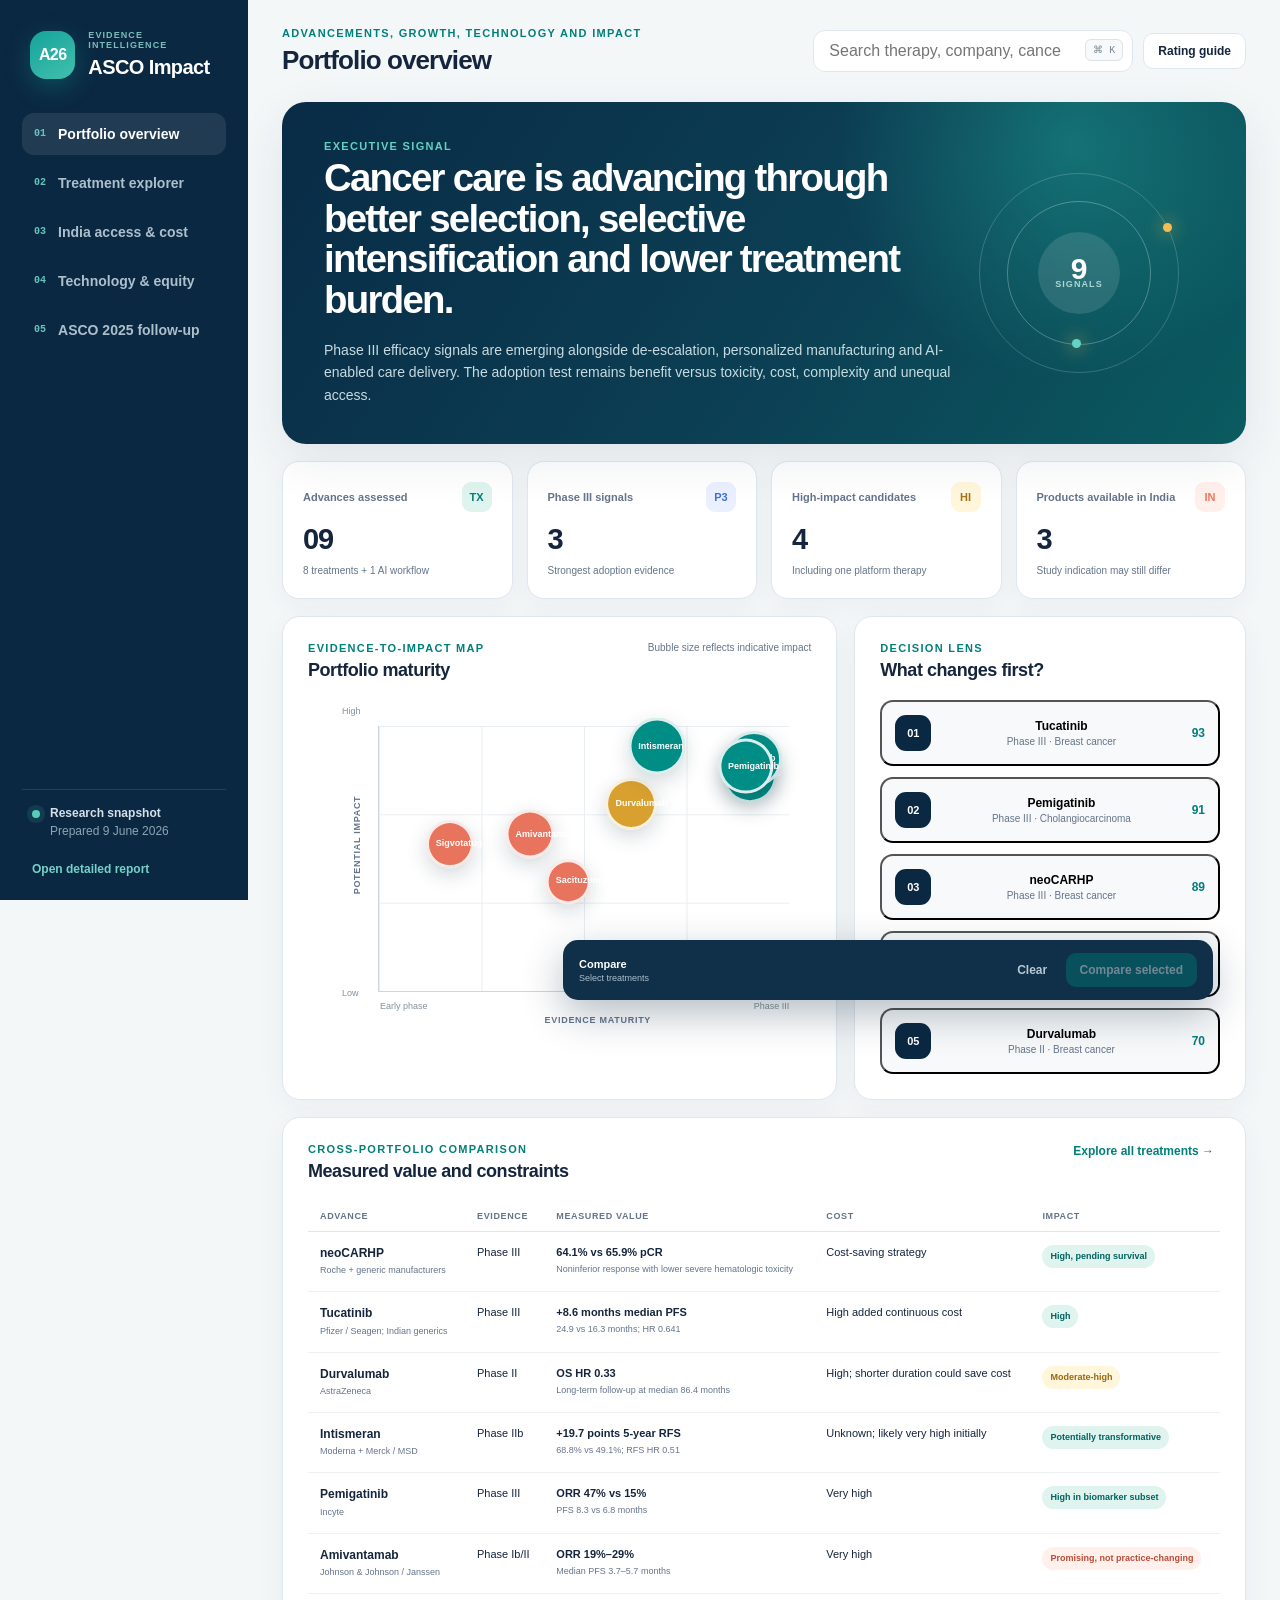
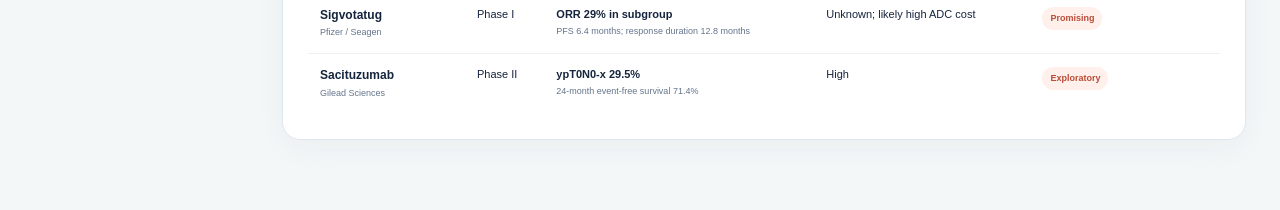
==== dashboard/index.html @ 0bfeb4be "Add oncology evidence dashboard" ====
<!doctype html>
<html lang="en">
<head>
  <meta charset="utf-8">
  <meta name="viewport" content="width=device-width, initial-scale=1">
  <meta name="description" content="Interactive assessment of ASCO 2026 cancer-care advances, evidence, cost, safety and India access.">
  <title>ASCO 2026 | Cancer Care Impact Dashboard</title>
  <link rel="stylesheet" href="styles.css">
</head>
<body>
  <div class="app-shell">
    <aside class="sidebar">
      <div class="brand">
        <div class="brand-mark">A26</div>
        <div>
          <p class="eyebrow">Evidence intelligence</p>
          <h1>ASCO Impact</h1>
        </div>
      </div>

      <nav aria-label="Dashboard sections">
        <button class="nav-item active" data-view="overview">
          <span class="nav-icon">01</span><span>Portfolio overview</span>
        </button>
        <button class="nav-item" data-view="treatments">
          <span class="nav-icon">02</span><span>Treatment explorer</span>
        </button>
        <button class="nav-item" data-view="india">
          <span class="nav-icon">03</span><span>India access & cost</span>
        </button>
        <button class="nav-item" data-view="systems">
          <span class="nav-icon">04</span><span>Technology & equity</span>
        </button>
        <button class="nav-item" data-view="followup">
          <span class="nav-icon">05</span><span>ASCO 2025 follow-up</span>
        </button>
      </nav>

      <div class="sidebar-note">
        <span class="status-dot"></span>
        <div>
          <strong>Research snapshot</strong>
          <p>Prepared 9 June 2026</p>
        </div>
      </div>
      <a class="report-link" href="../ASCO_2026_Advances_Impact_Assessment.docx">Open detailed report</a>
    </aside>

    <main>
      <header class="topbar">
        <div>
          <p class="eyebrow">Advancements, growth, technology and impact</p>
          <h2 id="view-title">Portfolio overview</h2>
        </div>
        <div class="topbar-actions">
          <label class="search-box">
            <span class="sr-only">Search treatments</span>
            <input id="global-search" type="search" placeholder="Search therapy, company, cancer...">
            <kbd>⌘ K</kbd>
          </label>
          <button id="methodology-button" class="button secondary">Rating guide</button>
        </div>
      </header>

      <section id="overview" class="view active" aria-labelledby="view-title">
        <div class="hero">
          <div>
            <p class="eyebrow light">Executive signal</p>
            <h3>Cancer care is advancing through better selection, selective intensification and lower treatment burden.</h3>
            <p>Phase III efficacy signals are emerging alongside de-escalation, personalized manufacturing and AI-enabled care delivery. The adoption test remains benefit versus toxicity, cost, complexity and unequal access.</p>
          </div>
          <div class="hero-orbit" aria-hidden="true">
            <div class="orbit-ring ring-one"></div>
            <div class="orbit-ring ring-two"></div>
            <div class="orbit-core">9<br><span>signals</span></div>
          </div>
        </div>

        <div id="metric-grid" class="metric-grid"></div>

        <div class="dashboard-grid">
          <article class="panel span-7">
            <div class="panel-heading">
              <div>
                <p class="eyebrow">Evidence-to-impact map</p>
                <h3>Portfolio maturity</h3>
              </div>
              <span class="microcopy">Bubble size reflects indicative impact</span>
            </div>
            <div id="evidence-map" class="evidence-map"></div>
          </article>

          <article class="panel span-5">
            <div class="panel-heading">
              <div>
                <p class="eyebrow">Decision lens</p>
                <h3>What changes first?</h3>
              </div>
            </div>
            <div id="priority-list" class="priority-list"></div>
          </article>

          <article class="panel span-12">
            <div class="panel-heading">
              <div>
                <p class="eyebrow">Cross-portfolio comparison</p>
                <h3>Measured value and constraints</h3>
              </div>
              <button class="text-button" data-go-view="treatments">Explore all treatments →</button>
            </div>
            <div id="signal-table" class="table-wrap"></div>
          </article>
        </div>
      </section>

      <section id="treatments" class="view" aria-labelledby="view-title">
        <div class="filter-bar">
          <label>Cancer type
            <select id="cancer-filter"><option value="all">All cancer types</option></select>
          </label>
          <label>Evidence
            <select id="phase-filter"><option value="all">All phases</option></select>
          </label>
          <label>Impact
            <select id="impact-filter"><option value="all">All impact levels</option></select>
          </label>
          <label>India status
            <select id="india-filter">
              <option value="all">All access states</option>
              <option value="available">Available / marketed</option>
              <option value="limited">Import / trial access</option>
              <option value="not-launched">Not launched</option>
            </select>
          </label>
          <button id="clear-filters" class="button secondary">Reset</button>
        </div>
        <div class="results-line"><strong id="result-count">0</strong> advances shown <span>Select up to three for direct comparison.</span></div>
        <div id="treatment-grid" class="treatment-grid"></div>
      </section>

      <section id="india" class="view" aria-labelledby="view-title">
        <div class="india-intro">
          <div>
            <p class="eyebrow">Commercialization lens</p>
            <h3>India availability is indication-specific.</h3>
            <p>A product may be marketed in India while the ASCO study regimen remains off-label or investigational. Converted US prices are shown only as context and are not Indian market prices.</p>
          </div>
          <div class="exchange-card">
            <span>Illustrative conversion used</span>
            <strong>₹95.4 / US$</strong>
            <small>June 2026 reference</small>
          </div>
        </div>
        <div id="india-metrics" class="metric-grid compact"></div>
        <article class="panel">
          <div class="panel-heading">
            <div>
              <p class="eyebrow">Access, price and launch</p>
              <h3>India commercialization tracker</h3>
            </div>
            <span class="microcopy">Prices are gross references, not patient out-of-pocket costs</span>
          </div>
          <div id="india-table" class="table-wrap india-table"></div>
        </article>
      </section>

      <section id="systems" class="view" aria-labelledby="view-title">
        <div id="technology-grid" class="technology-grid"></div>
        <div class="dashboard-grid">
          <article class="panel span-7">
            <div class="panel-heading">
              <div>
                <p class="eyebrow">Implementation gap</p>
                <h3>Operational performance vs clinical proof</h3>
              </div>
            </div>
            <div id="technology-bars" class="technology-bars"></div>
          </article>
          <article class="panel span-5">
            <div class="panel-heading">
              <div>
                <p class="eyebrow">Global oncology</p>
                <h3>Equity and system capacity</h3>
              </div>
            </div>
            <div class="equity-stack">
              <div class="equity-card brazil">
                <span>Brazil · prostate cancer</span>
                <strong>670,205</strong>
                <p>men treated in the public system; racial differences persisted in stage, local treatment and recorded expenditure.</p>
              </div>
              <div class="equity-card kyrgyzstan">
                <span>Kyrgyzstan · cancer burden</span>
                <strong>+21.6%</strong>
                <p>increase in reported new cases from 2020 to 2024, increasing pressure on diagnostics and treatment capacity.</p>
              </div>
            </div>
          </article>
        </div>
      </section>

      <section id="followup" class="view" aria-labelledby="view-title">
        <div class="followup-hero">
          <div>
            <p class="eyebrow light">One year later · status at 9 June 2026</p>
            <h3>Which ASCO 2025 signals actually moved forward?</h3>
            <p>This selected tracker follows major practice-shaping molecules and regimens from ASCO 2025 through publication, guidelines, regulatory review and approval. A positive conference result is not counted as adoption until a later milestone is verified.</p>
          </div>
          <div class="followup-stamp">
            <strong id="followup-program-count">0</strong><span>programs tracked</span>
            <small>Selected, not exhaustive</small>
          </div>
        </div>

        <div id="followup-metrics" class="metric-grid"></div>

        <div class="filter-bar followup-filters">
          <label>Current pathway
            <select id="followup-status-filter">
              <option value="all">All pathways</option>
              <option value="approved">Regulatory approval</option>
              <option value="review">Under regulatory review</option>
              <option value="guideline">Guideline / practice signal</option>
              <option value="development">Ongoing development</option>
            </select>
          </label>
          <label>Disease area
            <select id="followup-cancer-filter"><option value="all">All disease areas</option></select>
          </label>
          <button id="reset-followup" class="button secondary">Reset</button>
          <div class="followup-legend">
            <span><i class="legend-dot approved"></i>Approved</span>
            <span><i class="legend-dot review"></i>Review</span>
            <span><i class="legend-dot guideline"></i>Guideline</span>
            <span><i class="legend-dot development"></i>Development</span>
          </div>
        </div>

        <div class="dashboard-grid">
          <article class="panel span-12">
            <div class="panel-heading">
              <div>
                <p class="eyebrow">Program register</p>
                <h3>Evidence, regulation and next catalyst</h3>
              </div>
              <span class="microcopy">Open any dossier for trial design, safety and regional status</span>
            </div>
            <div id="followup-register" class="table-wrap"></div>
          </article>

          <article class="panel span-12">
            <div class="panel-heading">
              <div>
                <p class="eyebrow">Conference-to-care narratives</p>
                <h3>What happened after the presentation?</h3>
              </div>
              <span class="microcopy">Dates are verified public milestones</span>
            </div>
            <div id="followup-grid" class="followup-grid"></div>
          </article>

          <article class="panel span-7">
            <div class="panel-heading">
              <div>
                <p class="eyebrow">What the year changed</p>
                <h3>Follow-through assessment</h3>
              </div>
            </div>
            <div id="followup-lessons" class="followup-lessons"></div>
          </article>

          <article class="panel span-5">
            <div class="panel-heading">
              <div>
                <p class="eyebrow">Method</p>
                <h3>How status was assigned</h3>
              </div>
            </div>
            <div class="method-list">
              <p><strong>Approved</strong> means a regulator has authorized the ASCO regimen and population.</p>
              <p><strong>Under review</strong> means a formal application or positive committee opinion is verified, but final authorization may still be pending.</p>
              <p><strong>Guideline signal</strong> means clinical use may advance before a new label, but regulatory and reimbursement status can differ.</p>
              <p><strong>Ongoing development</strong> includes publication, follow-up or further trials without verified approval for the studied use.</p>
            </div>
          </article>
        </div>
      </section>
    </main>
  </div>

  <div id="compare-tray" class="compare-tray" aria-live="polite">
    <div><strong>Compare</strong><span id="compare-names">Select treatments</span></div>
    <div>
      <button id="clear-compare" class="button ghost">Clear</button>
      <button id="open-compare" class="button primary" disabled>Compare selected</button>
    </div>
  </div>

  <dialog id="detail-dialog" class="modal">
    <button class="modal-close" data-close-dialog aria-label="Close">×</button>
    <div id="detail-content"></div>
  </dialog>

  <dialog id="compare-dialog" class="modal wide">
    <button class="modal-close" data-close-dialog aria-label="Close">×</button>
    <div id="compare-content"></div>
  </dialog>

  <dialog id="methodology-dialog" class="modal">
    <button class="modal-close" data-close-dialog aria-label="Close">×</button>
    <div class="modal-header">
      <p class="eyebrow">Interpretation framework</p>
      <h2>What the impact categories mean</h2>
      <p>Ratings summarize evidence strength and practical meaning. They do not replace regulatory approval, guidelines or clinical judgment.</p>
    </div>
    <div id="rating-guide" class="rating-guide"></div>
  </dialog>

  <dialog id="followup-dialog" class="modal wide">
    <button class="modal-close" data-close-dialog aria-label="Close">×</button>
    <div id="followup-detail-content"></div>
  </dialog>

  <script src="app.js"></script>
</body>
</html>
---- dashboard/styles.css ----
:root {
  --ink: #15253d;
  --muted: #64748b;
  --line: #dfe7ee;
  --paper: #f4f7f8;
  --white: #ffffff;
  --navy: #0b2842;
  --teal: #007f7b;
  --teal-soft: #dff3ef;
  --coral: #ef765f;
  --coral-soft: #fff0eb;
  --gold: #e6aa3a;
  --gold-soft: #fff6dc;
  --blue: #3f70d8;
  --blue-soft: #eaf0ff;
  --shadow: 0 16px 50px rgba(24, 47, 70, .09);
}

* { box-sizing: border-box; }
html { scroll-behavior: smooth; }
body {
  margin: 0;
  background: var(--paper);
  color: var(--ink);
  font-family: Inter, ui-sans-serif, -apple-system, BlinkMacSystemFont, "Segoe UI", sans-serif;
}
button, input, select { font: inherit; }
button { cursor: pointer; }
a { color: inherit; }
.sr-only { position: absolute; width: 1px; height: 1px; overflow: hidden; clip: rect(0,0,0,0); }
.app-shell { display: grid; grid-template-columns: 248px minmax(0, 1fr); min-height: 100vh; }

.sidebar {
  position: sticky;
  top: 0;
  height: 100vh;
  padding: 30px 22px 24px;
  display: flex;
  flex-direction: column;
  background: var(--navy);
  color: white;
  z-index: 5;
}
.brand { display: flex; align-items: center; gap: 13px; padding: 0 8px 34px; }
.brand-mark {
  width: 48px; height: 48px; border-radius: 16px;
  display: grid; place-items: center;
  background: linear-gradient(145deg, #15a39a, #42c0ae);
  font-weight: 850; letter-spacing: -.04em;
  box-shadow: 0 8px 24px rgba(16, 190, 170, .26);
}
.brand h1 { margin: 2px 0 0; font-size: 20px; letter-spacing: -.03em; }
.eyebrow { margin: 0 0 6px; color: var(--teal); font-size: 11px; font-weight: 800; letter-spacing: .12em; text-transform: uppercase; }
.brand .eyebrow { color: #7bbcb8; font-size: 9px; }
nav { display: grid; gap: 7px; }
.nav-item {
  width: 100%;
  display: flex; align-items: center; gap: 12px;
  padding: 13px 12px;
  border: 0; border-radius: 12px;
  background: transparent; color: #aebfcc;
  text-align: left; font-size: 14px; font-weight: 650;
}
.nav-item:hover, .nav-item.active { background: rgba(255,255,255,.09); color: white; }
.nav-icon { color: #65c5bd; font: 800 10px/1 monospace; }
.sidebar-note {
  display: flex; gap: 10px; align-items: flex-start;
  margin-top: auto; padding: 16px 10px;
  border-top: 1px solid rgba(255,255,255,.11);
  color: #d5e0e7; font-size: 12px;
}
.sidebar-note p { margin: 4px 0 0; color: #8da4b5; }
.status-dot { width: 8px; height: 8px; margin-top: 4px; border-radius: 50%; background: #54ceb8; box-shadow: 0 0 0 5px rgba(84,206,184,.12); }
.report-link {
  margin: 8px 10px 0; color: #75d1c8; font-size: 12px; font-weight: 750; text-decoration: none;
}
.report-link:hover { text-decoration: underline; }

main { min-width: 0; padding: 0 34px 70px; }
.topbar {
  min-height: 102px; display: flex; align-items: center; justify-content: space-between; gap: 24px;
}
.topbar h2 { margin: 0; font-size: 26px; letter-spacing: -.035em; }
.topbar-actions { display: flex; align-items: center; gap: 10px; }
.search-box { position: relative; display: block; }
.search-box input {
  width: min(320px, 30vw); height: 42px;
  padding: 0 56px 0 15px;
  border: 1px solid var(--line); border-radius: 12px;
  background: white; color: var(--ink); outline: none;
}
.search-box input:focus { border-color: #56ada7; box-shadow: 0 0 0 3px rgba(0,127,123,.1); }
.search-box kbd {
  position: absolute; right: 10px; top: 9px;
  padding: 4px 7px; border: 1px solid #dce3e8; border-radius: 6px;
  background: #f7f9fa; color: #7b8995; font-size: 10px;
}
.button {
  border: 0; border-radius: 10px; padding: 10px 14px;
  font-size: 12px; font-weight: 800;
}
.button.primary { background: var(--teal); color: white; }
.button.primary:disabled { opacity: .42; cursor: default; }
.button.secondary { background: white; color: var(--ink); border: 1px solid var(--line); }
.button.ghost { background: transparent; color: var(--muted); }
.text-button { border: 0; background: transparent; color: var(--teal); font-size: 12px; font-weight: 800; }

.view { display: none; animation: fade .24s ease; }
.view.active { display: block; }
@keyframes fade { from { opacity: .55; transform: translateY(4px); } to { opacity: 1; transform: none; } }

.hero {
  position: relative; overflow: hidden;
  min-height: 248px; padding: 38px 42px;
  display: grid; grid-template-columns: minmax(0, 1fr) 250px; align-items: center;
  border-radius: 24px;
  background:
    radial-gradient(circle at 82% 12%, rgba(35, 193, 173, .35), transparent 28%),
    linear-gradient(125deg, #092b46 0%, #0c4054 57%, #0a5b60 100%);
  color: white; box-shadow: var(--shadow);
}
.hero h3 { max-width: 760px; margin: 0; font-size: clamp(27px, 3vw, 42px); line-height: 1.06; letter-spacing: -.045em; }
.hero p:not(.eyebrow) { max-width: 700px; margin: 18px 0 0; color: #c7dbe0; line-height: 1.6; font-size: 14px; }
.eyebrow.light { color: #62d1c1; }
.hero-orbit { position: relative; width: 200px; height: 200px; justify-self: center; }
.orbit-ring { position: absolute; inset: 0; border: 1px solid rgba(255,255,255,.18); border-radius: 50%; }
.ring-two { inset: 28px; border-color: rgba(255,255,255,.27); }
.orbit-ring::after { content: ""; position: absolute; width: 9px; height: 9px; border-radius: 50%; background: #f2bd52; top: 25%; right: 3%; box-shadow: 0 0 18px #f2bd52; }
.ring-two::after { background: #63d4c4; top: auto; right: auto; bottom: -4px; left: 45%; }
.orbit-core {
  position: absolute; inset: 59px;
  display: grid; place-content: center; text-align: center;
  border-radius: 50%; background: rgba(255,255,255,.12); backdrop-filter: blur(5px);
  font-size: 30px; font-weight: 850; line-height: .75;
}
.orbit-core span { font-size: 9px; text-transform: uppercase; letter-spacing: .12em; color: #a9d8d6; }

.metric-grid { display: grid; grid-template-columns: repeat(4, 1fr); gap: 14px; margin: 17px 0; }
.metric-grid.compact { margin-bottom: 22px; }
.metric {
  padding: 20px; border: 1px solid var(--line); border-radius: 17px; background: white;
  box-shadow: 0 7px 25px rgba(28, 56, 79, .045);
}
.metric-top { display: flex; justify-content: space-between; align-items: center; gap: 8px; }
.metric-label { color: var(--muted); font-size: 11px; font-weight: 750; }
.metric-icon { width: 30px; height: 30px; display: grid; place-items: center; border-radius: 9px; background: var(--teal-soft); color: var(--teal); font-size: 11px; font-weight: 900; }
.metric strong { display: block; margin: 11px 0 4px; font-size: 29px; letter-spacing: -.04em; }
.metric small { color: var(--muted); font-size: 10px; }
.metric.coral .metric-icon { background: var(--coral-soft); color: var(--coral); }
.metric.gold .metric-icon { background: var(--gold-soft); color: #a87416; }
.metric.blue .metric-icon { background: var(--blue-soft); color: var(--blue); }

.dashboard-grid { display: grid; grid-template-columns: repeat(12, 1fr); gap: 17px; }
.span-5 { grid-column: span 5; }
.span-7 { grid-column: span 7; }
.span-12 { grid-column: span 12; }
.panel { min-width: 0; padding: 25px; border: 1px solid var(--line); border-radius: 18px; background: white; box-shadow: 0 8px 30px rgba(28,56,79,.045); }
.panel-heading { display: flex; align-items: flex-start; justify-content: space-between; gap: 18px; margin-bottom: 19px; }
.panel-heading h3 { margin: 0; font-size: 18px; letter-spacing: -.025em; }
.microcopy { color: var(--muted); font-size: 10px; }

.evidence-map { position: relative; height: 330px; padding: 26px 22px 38px 70px; }
.map-grid { position: absolute; inset: 26px 22px 38px 70px; background-image: linear-gradient(#e9eef2 1px, transparent 1px), linear-gradient(90deg, #e9eef2 1px, transparent 1px); background-size: 25% 33.33%; border-left: 1px solid #ccd6de; border-bottom: 1px solid #ccd6de; }
.axis-y { position: absolute; left: 0; top: 140px; transform: rotate(-90deg); color: var(--muted); font-size: 9px; font-weight: 800; letter-spacing: .08em; text-transform: uppercase; }
.axis-x { position: absolute; bottom: 5px; left: 47%; color: var(--muted); font-size: 9px; font-weight: 800; letter-spacing: .08em; text-transform: uppercase; }
.bubble {
  position: absolute; z-index: 2;
  width: var(--size); height: var(--size);
  left: var(--x); bottom: var(--y);
  transform: translate(-50%, 50%);
  display: grid; place-items: center; padding: 7px;
  border: 3px solid rgba(255,255,255,.85); border-radius: 50%;
  color: white; background: var(--color);
  box-shadow: 0 7px 20px rgba(16,42,61,.18);
  font-size: 9px; line-height: 1.1; font-weight: 850; text-align: center;
  transition: transform .2s ease;
}
.bubble:hover { transform: translate(-50%, 50%) scale(1.09); z-index: 3; }
.map-label { position: absolute; color: #84929e; font-size: 9px; }
.map-label.high { top: 6px; left: 34px; }
.map-label.low { bottom: 32px; left: 34px; }
.map-label.early { bottom: 19px; left: 72px; }
.map-label.late { bottom: 19px; right: 22px; }

.priority-list { display: grid; gap: 11px; }
.priority-item { display: grid; grid-template-columns: 36px minmax(0, 1fr) auto; align-items: center; gap: 12px; padding: 13px; background: #f7f9fa; border-radius: 13px; }
.priority-rank { width: 36px; height: 36px; display: grid; place-items: center; border-radius: 11px; background: var(--navy); color: white; font-size: 11px; font-weight: 850; }
.priority-item h4 { margin: 0 0 3px; font-size: 12px; }
.priority-item p { margin: 0; color: var(--muted); font-size: 10px; }
.priority-score { color: var(--teal); font-weight: 900; font-size: 12px; }

.table-wrap { overflow-x: auto; }
table { width: 100%; border-collapse: collapse; }
th { padding: 10px 12px; border-bottom: 1px solid var(--line); color: var(--muted); font-size: 9px; letter-spacing: .07em; text-align: left; text-transform: uppercase; }
td { padding: 13px 12px; border-bottom: 1px solid #edf1f4; font-size: 11px; vertical-align: top; line-height: 1.45; }
tbody tr:last-child td { border-bottom: 0; }
tbody tr:hover { background: #f8fafb; }
.therapy-cell strong { display: block; font-size: 12px; }
.therapy-cell span { color: var(--muted); font-size: 9px; }
.pill { display: inline-flex; align-items: center; gap: 5px; padding: 5px 8px; border-radius: 999px; font-size: 9px; font-weight: 800; white-space: nowrap; }
.pill.high { color: #00635f; background: var(--teal-soft); }
.pill.moderate { color: #9a6711; background: var(--gold-soft); }
.pill.early { color: #ba4c38; background: var(--coral-soft); }
.pill.neutral { color: #46617a; background: #edf2f6; }
.pill.available { color: #00635f; background: var(--teal-soft); }
.pill.limited { color: #956713; background: var(--gold-soft); }
.pill.not-launched { color: #b64d3a; background: var(--coral-soft); }

.filter-bar {
  display: grid; grid-template-columns: repeat(4, minmax(130px, 1fr)) auto; gap: 12px;
  padding: 17px; margin-bottom: 14px; border: 1px solid var(--line); border-radius: 16px; background: white;
}
.filter-bar label { color: var(--muted); font-size: 9px; font-weight: 800; letter-spacing: .06em; text-transform: uppercase; }
.filter-bar select { display: block; width: 100%; margin-top: 6px; padding: 9px 28px 9px 10px; border: 1px solid var(--line); border-radius: 9px; background: #f8fafb; color: var(--ink); font-size: 11px; text-transform: none; }
.filter-bar .button { align-self: end; height: 37px; }
.results-line { display: flex; align-items: baseline; gap: 5px; margin: 17px 2px; color: var(--muted); font-size: 11px; }
.results-line strong { color: var(--ink); font-size: 20px; }
.results-line span { margin-left: auto; }
.treatment-grid { display: grid; grid-template-columns: repeat(3, minmax(0, 1fr)); gap: 15px; }
.treatment-card {
  position: relative; display: flex; flex-direction: column; min-height: 330px;
  padding: 21px; border: 1px solid var(--line); border-radius: 18px; background: white;
  box-shadow: 0 8px 26px rgba(28,56,79,.045); transition: transform .18s ease, box-shadow .18s ease;
}
.treatment-card:hover { transform: translateY(-3px); box-shadow: var(--shadow); }
.card-top { display: flex; justify-content: space-between; gap: 10px; }
.cancer-tag { color: var(--teal); font-size: 9px; font-weight: 850; letter-spacing: .08em; text-transform: uppercase; }
.compare-toggle { border: 1px solid var(--line); border-radius: 8px; background: white; color: var(--muted); padding: 6px 8px; font-size: 9px; font-weight: 800; }
.compare-toggle.selected { color: white; border-color: var(--teal); background: var(--teal); }
.treatment-card h3 { margin: 15px 0 6px; font-size: 17px; line-height: 1.22; letter-spacing: -.025em; }
.company { margin: 0; color: var(--muted); font-size: 10px; }
.headline-result { margin: 20px 0 16px; padding: 13px; border-radius: 12px; background: #f5f9f9; }
.headline-result strong { display: block; color: var(--teal); font-size: 16px; }
.headline-result span { color: var(--muted); font-size: 9px; line-height: 1.4; }
.card-meta { display: grid; grid-template-columns: 1fr 1fr; gap: 9px; margin-bottom: 16px; }
.card-meta div { padding: 9px; border: 1px solid #edf1f3; border-radius: 10px; }
.card-meta span { display: block; margin-bottom: 4px; color: var(--muted); font-size: 8px; text-transform: uppercase; }
.card-meta strong { font-size: 10px; line-height: 1.25; }
.card-actions { display: flex; justify-content: space-between; align-items: center; margin-top: auto; }
.detail-button { border: 0; padding: 0; background: transparent; color: var(--teal); font-size: 10px; font-weight: 850; }
.empty-state { grid-column: 1/-1; padding: 70px; border: 1px dashed #bdcbd4; border-radius: 18px; color: var(--muted); text-align: center; background: white; }

.india-intro {
  display: grid; grid-template-columns: 1fr 220px; gap: 28px; align-items: center;
  margin-bottom: 16px; padding: 28px 32px; border-radius: 19px; background: linear-gradient(125deg, #e4f4f0, #f7fbfa);
}
.india-intro h3 { margin: 0; font-size: 28px; letter-spacing: -.04em; }
.india-intro p:not(.eyebrow) { max-width: 760px; margin: 9px 0 0; color: #546879; font-size: 12px; line-height: 1.55; }
.exchange-card { padding: 19px; border: 1px solid rgba(0,127,123,.18); border-radius: 15px; background: white; }
.exchange-card span, .exchange-card small { display: block; color: var(--muted); font-size: 9px; }
.exchange-card strong { display: block; margin: 7px 0 4px; color: var(--teal); font-size: 23px; }
.price-main { display: block; color: var(--ink); font-weight: 800; }
.price-note { color: var(--muted); font-size: 9px; }
.launch-note { max-width: 250px; color: var(--muted); }

.technology-grid { display: grid; grid-template-columns: repeat(3, 1fr); gap: 15px; margin-bottom: 17px; }
.technology-card { min-height: 180px; padding: 23px; border-radius: 17px; color: white; overflow: hidden; position: relative; }
.technology-card::after { content: ""; position: absolute; width: 130px; height: 130px; border: 1px solid rgba(255,255,255,.18); border-radius: 50%; right: -43px; bottom: -53px; }
.technology-card:nth-child(1) { background: linear-gradient(135deg, #087c78, #17a89c); }
.technology-card:nth-child(2) { background: linear-gradient(135deg, #315eaf, #4d82e5); }
.technology-card:nth-child(3) { background: linear-gradient(135deg, #d26c52, #ef8a6c); }
.technology-card span { color: rgba(255,255,255,.73); font-size: 9px; font-weight: 850; text-transform: uppercase; letter-spacing: .08em; }
.technology-card strong { display: block; margin: 18px 0 7px; font-size: 25px; letter-spacing: -.04em; }
.technology-card p { margin: 0; color: rgba(255,255,255,.82); font-size: 10px; line-height: 1.5; }
.technology-bars { display: grid; gap: 17px; }
.bar-row { display: grid; grid-template-columns: 140px 1fr 42px; align-items: center; gap: 12px; }
.bar-row label { font-size: 10px; font-weight: 750; }
.bar-track { height: 10px; overflow: hidden; border-radius: 999px; background: #eaf0f2; }
.bar-fill { height: 100%; border-radius: inherit; background: linear-gradient(90deg, var(--teal), #5ec9bd); }
.bar-row:nth-child(2) .bar-fill { background: linear-gradient(90deg, var(--blue), #79a1f1); }
.bar-row:nth-child(3) .bar-fill { background: linear-gradient(90deg, var(--gold), #f2c361); }
.bar-row:nth-child(4) .bar-fill { background: linear-gradient(90deg, var(--coral), #f4a08e); }
.bar-row strong { color: var(--muted); font-size: 9px; }
.equity-stack { display: grid; gap: 12px; }
.equity-card { padding: 18px; border-radius: 14px; }
.equity-card.brazil { background: var(--gold-soft); }
.equity-card.kyrgyzstan { background: var(--blue-soft); }
.equity-card span { color: var(--muted); font-size: 9px; font-weight: 800; text-transform: uppercase; }
.equity-card strong { display: block; margin: 8px 0 4px; font-size: 24px; }
.equity-card p { margin: 0; color: #536476; font-size: 10px; line-height: 1.5; }

.followup-hero {
  display: grid; grid-template-columns: minmax(0, 1fr) 190px; align-items: center; gap: 30px;
  padding: 34px 38px; border-radius: 21px;
  background: linear-gradient(125deg, #102f49 0%, #164d5c 62%, #15796f 100%);
  color: white; box-shadow: var(--shadow);
}
.followup-hero h3 { max-width: 780px; margin: 0; font-size: 34px; letter-spacing: -.045em; }
.followup-hero p:not(.eyebrow) { max-width: 790px; margin: 13px 0 0; color: #c8dce1; font-size: 12px; line-height: 1.6; }
.followup-stamp { padding: 22px; border: 1px solid rgba(255,255,255,.18); border-radius: 17px; background: rgba(255,255,255,.09); text-align: center; }
.followup-stamp strong { display: block; font-size: 40px; letter-spacing: -.06em; }
.followup-stamp span, .followup-stamp small { display: block; }
.followup-stamp span { color: #d8e7e9; font-size: 10px; font-weight: 800; text-transform: uppercase; letter-spacing: .08em; }
.followup-stamp small { margin-top: 8px; color: #8fc5c2; font-size: 9px; }
.filter-bar.followup-filters { grid-template-columns: minmax(160px, 1fr) minmax(160px, 1fr) auto minmax(320px, 2fr); align-items: end; }
.followup-legend { display: flex; justify-content: flex-end; align-items: center; flex-wrap: wrap; gap: 13px; padding-bottom: 9px; color: var(--muted); font-size: 9px; }
.followup-legend span { display: flex; align-items: center; gap: 5px; }
.legend-dot { width: 8px; height: 8px; border-radius: 50%; }
.legend-dot.approved { background: var(--teal); }
.legend-dot.review { background: var(--blue); }
.legend-dot.guideline { background: var(--gold); }
.legend-dot.development { background: var(--coral); }
.followup-grid { display: grid; grid-template-columns: repeat(2, minmax(0, 1fr)); gap: 13px; }
.followup-card { position: relative; overflow: hidden; padding: 20px; border: 1px solid var(--line); border-radius: 15px; background: #fbfcfc; }
.followup-card::before { content: ""; position: absolute; left: 0; top: 0; bottom: 0; width: 4px; background: var(--status-color); }
.followup-card-top { display: flex; justify-content: space-between; gap: 12px; }
.followup-card h4 { margin: 6px 0 4px; font-size: 16px; letter-spacing: -.025em; }
.followup-card .company { margin-bottom: 14px; }
.status-chip { align-self: flex-start; padding: 5px 8px; border-radius: 999px; color: var(--status-color); background: var(--status-bg); font-size: 8px; font-weight: 850; text-transform: uppercase; letter-spacing: .05em; white-space: nowrap; }
.milestone-path { position: relative; display: grid; grid-template-columns: 1fr 24px 1fr; align-items: center; margin: 13px 0; }
.milestone { min-height: 72px; padding: 11px; border: 1px solid #e6ecef; border-radius: 11px; background: white; }
.milestone span { display: block; margin-bottom: 5px; color: var(--muted); font-size: 8px; font-weight: 800; text-transform: uppercase; }
.milestone strong { display: block; font-size: 10px; line-height: 1.4; }
.path-arrow { color: var(--status-color); text-align: center; font-weight: 900; }
.followup-assessment { margin: 0 0 12px; color: #526577; font-size: 10px; line-height: 1.55; }
.followup-links { display: flex; flex-wrap: wrap; gap: 12px; }
.followup-links a { color: var(--teal); font-size: 9px; font-weight: 800; text-decoration: none; }
.followup-links a:hover { text-decoration: underline; }
.register-program strong { display: block; font-size: 11px; }
.register-program span { color: var(--muted); font-size: 9px; }
.register-effect { max-width: 230px; }
.register-effect strong { display: block; font-size: 10px; }
.register-effect span { color: var(--muted); font-size: 9px; }
.dossier-button { border: 1px solid var(--line); border-radius: 8px; padding: 7px 9px; background: white; color: var(--teal); font-size: 9px; font-weight: 850; white-space: nowrap; }
.dossier-button:hover { border-color: var(--teal); background: var(--teal-soft); }
.dossier-summary { padding: 35px 40px 28px; background: linear-gradient(130deg, #0b2b45, #146b68); color: white; }
.dossier-summary .eyebrow { color: #75d2c8; }
.dossier-summary h2 { max-width: 850px; margin: 0; font-size: 30px; letter-spacing: -.04em; }
.dossier-summary p { color: #c8dcdf; font-size: 11px; }
.dossier-status-row { display: flex; flex-wrap: wrap; gap: 8px; margin-top: 18px; }
.dossier-status-row span { padding: 6px 9px; border: 1px solid rgba(255,255,255,.18); border-radius: 999px; color: white; background: rgba(255,255,255,.08); font-size: 9px; font-weight: 800; }
.dossier-grid { display: grid; grid-template-columns: repeat(3, 1fr); gap: 11px; }
.dossier-field { padding: 14px; border: 1px solid var(--line); border-radius: 12px; background: #f8fafb; }
.dossier-field.wide { grid-column: span 2; }
.dossier-field.full { grid-column: 1 / -1; }
.dossier-field span { display: block; margin-bottom: 6px; color: var(--muted); font-size: 8px; font-weight: 800; letter-spacing: .06em; text-transform: uppercase; }
.dossier-field strong, .dossier-field p { margin: 0; font-size: 10px; line-height: 1.55; }
.regional-grid { display: grid; grid-template-columns: repeat(3, 1fr); gap: 11px; margin-top: 20px; }
.region-card { padding: 15px; border-radius: 12px; background: #f4f8f8; }
.region-card span { color: var(--teal); font-size: 9px; font-weight: 850; text-transform: uppercase; }
.region-card p { margin: 6px 0 0; color: #526577; font-size: 10px; line-height: 1.55; }
.evidence-ledger { margin-top: 21px; padding-top: 20px; border-top: 1px solid var(--line); }
.evidence-ledger h3 { margin: 0 0 10px; font-size: 14px; }
.evidence-ledger a { display: block; margin: 7px 0; color: var(--teal); font-size: 10px; font-weight: 750; word-break: break-word; }
.followup-lessons { display: grid; gap: 11px; }
.lesson { display: grid; grid-template-columns: 34px 1fr; gap: 12px; padding: 13px; border-radius: 12px; background: #f6f9fa; }
.lesson b { width: 34px; height: 34px; display: grid; place-items: center; border-radius: 10px; background: var(--navy); color: white; font-size: 10px; }
.lesson strong { display: block; margin-bottom: 3px; font-size: 11px; }
.lesson p { margin: 0; color: var(--muted); font-size: 9px; line-height: 1.5; }
.method-list { display: grid; gap: 10px; }
.method-list p { margin: 0; padding: 12px; border-left: 3px solid var(--teal); background: #f6f9fa; color: var(--muted); font-size: 10px; line-height: 1.5; }
.method-list strong { color: var(--ink); }

.compare-tray {
  position: fixed; left: calc(248px + 50%); bottom: 20px; z-index: 10;
  width: min(650px, calc(100vw - 290px)); transform: translateX(-50%) translateY(120px);
  display: flex; justify-content: space-between; align-items: center; gap: 15px;
  padding: 13px 16px; border-radius: 15px; background: #102f49; color: white;
  box-shadow: 0 14px 40px rgba(10,37,60,.3); transition: transform .25s ease;
}
.compare-tray.visible { transform: translateX(-50%) translateY(0); }
.compare-tray strong { display: block; font-size: 11px; }
.compare-tray span { display: block; margin-top: 3px; color: #a9bfcd; font-size: 9px; }
.compare-tray .button.ghost { color: #b7c8d2; }

.modal {
  width: min(760px, calc(100vw - 32px)); max-height: 88vh; padding: 0;
  border: 0; border-radius: 21px; color: var(--ink); background: white;
  box-shadow: 0 30px 90px rgba(9,38,62,.3);
}
.modal.wide { width: min(1120px, calc(100vw - 32px)); }
.modal::backdrop { background: rgba(5,23,37,.68); backdrop-filter: blur(4px); }
.modal-close { position: sticky; float: right; top: 14px; right: 14px; z-index: 2; width: 34px; height: 34px; border: 0; border-radius: 50%; background: #eef3f5; color: var(--ink); font-size: 22px; }
.modal-header { padding: 34px 38px 22px; background: linear-gradient(135deg, #f3faf8, #fff); }
.modal-header h2 { margin: 0; font-size: 28px; letter-spacing: -.04em; }
.modal-header p:not(.eyebrow) { color: var(--muted); font-size: 12px; line-height: 1.55; }
.modal-body { padding: 27px 38px 38px; }
.detail-hero { padding: 36px 42px 30px; background: linear-gradient(135deg, #0b2b45, #0b6264); color: white; }
.detail-hero .eyebrow { color: #6dd2c7; }
.detail-hero h2 { max-width: 650px; margin: 0; font-size: 29px; line-height: 1.1; letter-spacing: -.04em; }
.detail-hero p { color: #c5dadd; font-size: 11px; }
.detail-kpis { display: grid; grid-template-columns: repeat(3, 1fr); gap: 10px; margin-bottom: 22px; }
.detail-kpi { padding: 14px; border-radius: 12px; background: #f5f8f9; }
.detail-kpi span { display: block; margin-bottom: 5px; color: var(--muted); font-size: 8px; text-transform: uppercase; }
.detail-kpi strong { font-size: 11px; line-height: 1.3; }
.detail-section { margin-top: 22px; }
.detail-section h3 { margin: 0 0 8px; font-size: 14px; }
.detail-section p { margin: 0; color: #526577; font-size: 11px; line-height: 1.65; }
.source-link { display: inline-block; margin-top: 10px; color: var(--teal); font-size: 10px; font-weight: 800; }
.compare-table td, .compare-table th { min-width: 180px; }
.compare-table th:first-child, .compare-table td:first-child { min-width: 130px; position: sticky; left: 0; background: white; }
.rating-guide { display: grid; gap: 10px; padding: 0 38px 38px; }
.rating-item { padding: 15px; border: 1px solid var(--line); border-radius: 12px; }
.rating-item h3 { margin: 0 0 5px; font-size: 12px; }
.rating-item p { margin: 0; color: var(--muted); font-size: 10px; line-height: 1.5; }

@media (max-width: 1080px) {
  .treatment-grid { grid-template-columns: repeat(2, 1fr); }
  .metric-grid { grid-template-columns: repeat(2, 1fr); }
  .hero { grid-template-columns: 1fr 170px; }
  .hero-orbit { transform: scale(.8); }
  .filter-bar { grid-template-columns: repeat(2, 1fr); }
}
@media (max-width: 820px) {
  .app-shell { grid-template-columns: 1fr; }
  .sidebar { position: static; height: auto; padding: 15px; }
  .brand { padding: 0 4px 14px; }
  .sidebar nav { grid-template-columns: repeat(4, 1fr); }
  .nav-item { justify-content: center; padding: 10px 5px; text-align: center; }
  .nav-icon, .sidebar-note, .report-link { display: none; }
  main { padding: 0 17px 60px; }
  .topbar { min-height: 92px; }
  .topbar .eyebrow, .topbar-actions .secondary, .search-box kbd { display: none; }
  .search-box input { width: 36vw; padding-right: 10px; }
  .span-5, .span-7 { grid-column: span 12; }
  .compare-tray { left: 50%; width: calc(100vw - 34px); }
}
@media (max-width: 600px) {
  .sidebar nav { grid-template-columns: repeat(2, 1fr); }
  .topbar { align-items: flex-start; flex-direction: column; gap: 10px; padding: 18px 0; }
  .search-box input { width: calc(100vw - 34px); }
  .hero { grid-template-columns: 1fr; padding: 29px 25px; }
  .hero-orbit { display: none; }
  .metric-grid, .treatment-grid, .technology-grid, .india-intro { grid-template-columns: 1fr; }
  .filter-bar { grid-template-columns: 1fr; }
  .results-line span { display: none; }
  .evidence-map { overflow: hidden; }
  .india-intro { padding: 24px; }
  .detail-kpis { grid-template-columns: 1fr; }
  .modal-body, .modal-header, .detail-hero { padding-left: 23px; padding-right: 23px; }
  .followup-hero, .followup-grid { grid-template-columns: 1fr; }
  .filter-bar.followup-filters { grid-template-columns: 1fr; }
  .followup-legend { justify-content: flex-start; }
  .dossier-grid, .regional-grid { grid-template-columns: 1fr; }
  .dossier-field.wide { grid-column: auto; }
}
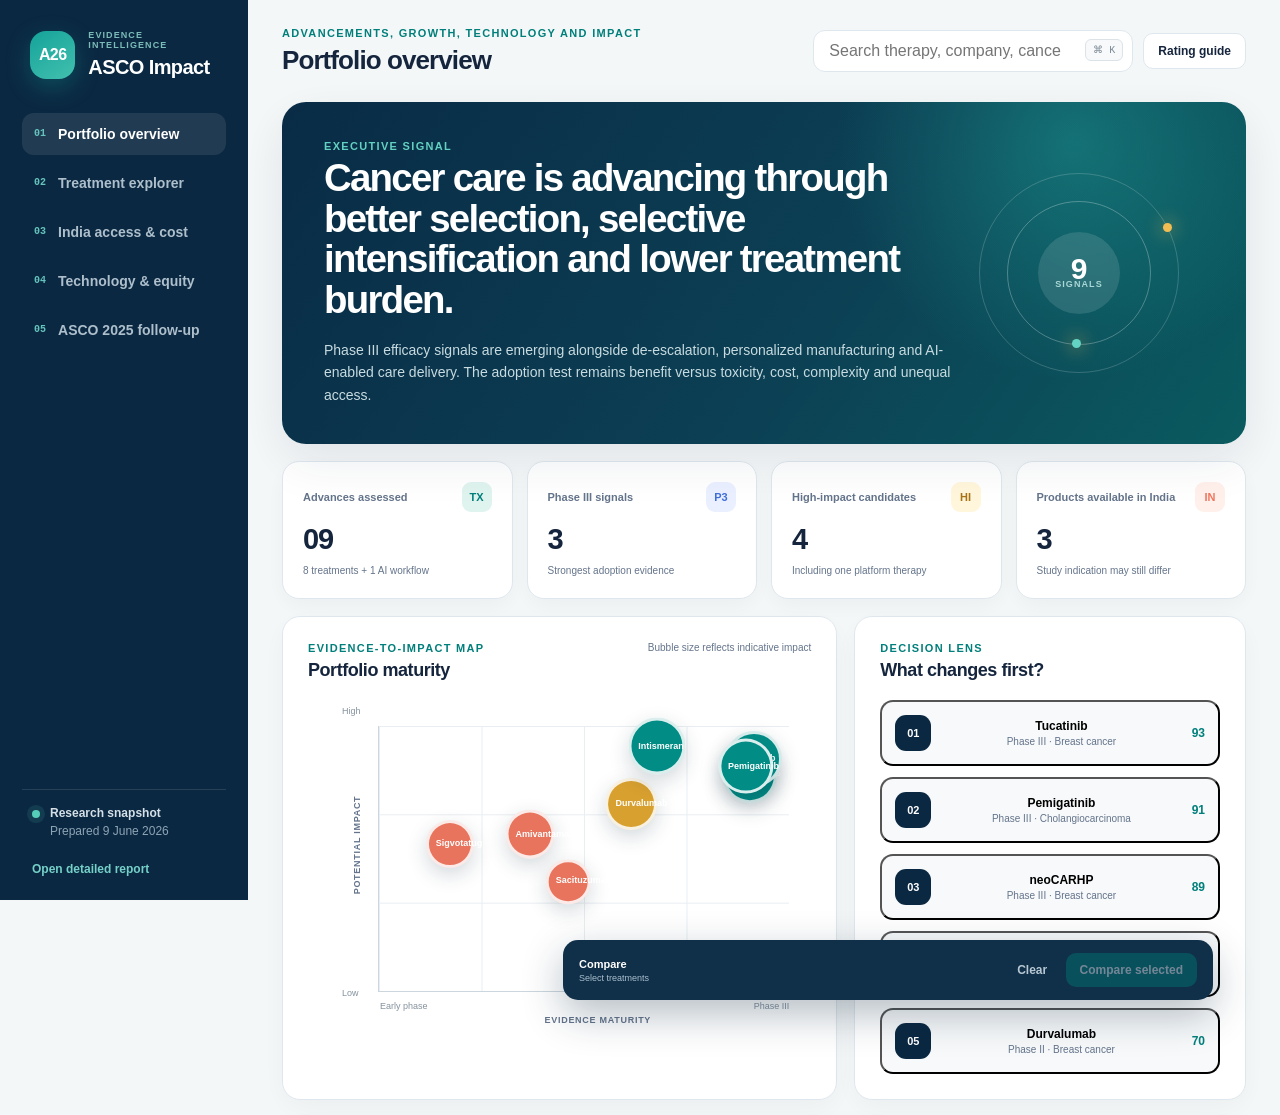
==== commit 4826cd5f: "Fix Cloudflare Pages deployment" ====
--- a/dashboard/index.html
+++ b/dashboard/index.html
@@ -3,324 +3,11 @@
 <head>
   <meta charset="utf-8">
   <meta name="viewport" content="width=device-width, initial-scale=1">
-  <meta name="description" content="Interactive assessment of ASCO 2026 cancer-care advances, evidence, cost, safety and India access.">
-  <title>ASCO 2026 | Cancer Care Impact Dashboard</title>
-  <link rel="stylesheet" href="styles.css">
+  <meta http-equiv="refresh" content="0; url=/">
+  <link rel="canonical" href="/">
+  <title>OncTree</title>
 </head>
 <body>
-  <div class="app-shell">
-    <aside class="sidebar">
-      <div class="brand">
-        <div class="brand-mark">A26</div>
-        <div>
-          <p class="eyebrow">Evidence intelligence</p>
-          <h1>ASCO Impact</h1>
-        </div>
-      </div>
-
-      <nav aria-label="Dashboard sections">
-        <button class="nav-item active" data-view="overview">
-          <span class="nav-icon">01</span><span>Portfolio overview</span>
-        </button>
-        <button class="nav-item" data-view="treatments">
-          <span class="nav-icon">02</span><span>Treatment explorer</span>
-        </button>
-        <button class="nav-item" data-view="india">
-          <span class="nav-icon">03</span><span>India access & cost</span>
-        </button>
-        <button class="nav-item" data-view="systems">
-          <span class="nav-icon">04</span><span>Technology & equity</span>
-        </button>
-        <button class="nav-item" data-view="followup">
-          <span class="nav-icon">05</span><span>ASCO 2025 follow-up</span>
-        </button>
-      </nav>
-
-      <div class="sidebar-note">
-        <span class="status-dot"></span>
-        <div>
-          <strong>Research snapshot</strong>
-          <p>Prepared 9 June 2026</p>
-        </div>
-      </div>
-      <a class="report-link" href="../ASCO_2026_Advances_Impact_Assessment.docx">Open detailed report</a>
-    </aside>
-
-    <main>
-      <header class="topbar">
-        <div>
-          <p class="eyebrow">Advancements, growth, technology and impact</p>
-          <h2 id="view-title">Portfolio overview</h2>
-        </div>
-        <div class="topbar-actions">
-          <label class="search-box">
-            <span class="sr-only">Search treatments</span>
-            <input id="global-search" type="search" placeholder="Search therapy, company, cancer...">
-            <kbd>⌘ K</kbd>
-          </label>
-          <button id="methodology-button" class="button secondary">Rating guide</button>
-        </div>
-      </header>
-
-      <section id="overview" class="view active" aria-labelledby="view-title">
-        <div class="hero">
-          <div>
-            <p class="eyebrow light">Executive signal</p>
-            <h3>Cancer care is advancing through better selection, selective intensification and lower treatment burden.</h3>
-            <p>Phase III efficacy signals are emerging alongside de-escalation, personalized manufacturing and AI-enabled care delivery. The adoption test remains benefit versus toxicity, cost, complexity and unequal access.</p>
-          </div>
-          <div class="hero-orbit" aria-hidden="true">
-            <div class="orbit-ring ring-one"></div>
-            <div class="orbit-ring ring-two"></div>
-            <div class="orbit-core">9<br><span>signals</span></div>
-          </div>
-        </div>
-
-        <div id="metric-grid" class="metric-grid"></div>
-
-        <div class="dashboard-grid">
-          <article class="panel span-7">
-            <div class="panel-heading">
-              <div>
-                <p class="eyebrow">Evidence-to-impact map</p>
-                <h3>Portfolio maturity</h3>
-              </div>
-              <span class="microcopy">Bubble size reflects indicative impact</span>
-            </div>
-            <div id="evidence-map" class="evidence-map"></div>
-          </article>
-
-          <article class="panel span-5">
-            <div class="panel-heading">
-              <div>
-                <p class="eyebrow">Decision lens</p>
-                <h3>What changes first?</h3>
-              </div>
-            </div>
-            <div id="priority-list" class="priority-list"></div>
-          </article>
-
-          <article class="panel span-12">
-            <div class="panel-heading">
-              <div>
-                <p class="eyebrow">Cross-portfolio comparison</p>
-                <h3>Measured value and constraints</h3>
-              </div>
-              <button class="text-button" data-go-view="treatments">Explore all treatments →</button>
-            </div>
-            <div id="signal-table" class="table-wrap"></div>
-          </article>
-        </div>
-      </section>
-
-      <section id="treatments" class="view" aria-labelledby="view-title">
-        <div class="filter-bar">
-          <label>Cancer type
-            <select id="cancer-filter"><option value="all">All cancer types</option></select>
-          </label>
-          <label>Evidence
-            <select id="phase-filter"><option value="all">All phases</option></select>
-          </label>
-          <label>Impact
-            <select id="impact-filter"><option value="all">All impact levels</option></select>
-          </label>
-          <label>India status
-            <select id="india-filter">
-              <option value="all">All access states</option>
-              <option value="available">Available / marketed</option>
-              <option value="limited">Import / trial access</option>
-              <option value="not-launched">Not launched</option>
-            </select>
-          </label>
-          <button id="clear-filters" class="button secondary">Reset</button>
-        </div>
-        <div class="results-line"><strong id="result-count">0</strong> advances shown <span>Select up to three for direct comparison.</span></div>
-        <div id="treatment-grid" class="treatment-grid"></div>
-      </section>
-
-      <section id="india" class="view" aria-labelledby="view-title">
-        <div class="india-intro">
-          <div>
-            <p class="eyebrow">Commercialization lens</p>
-            <h3>India availability is indication-specific.</h3>
-            <p>A product may be marketed in India while the ASCO study regimen remains off-label or investigational. Converted US prices are shown only as context and are not Indian market prices.</p>
-          </div>
-          <div class="exchange-card">
-            <span>Illustrative conversion used</span>
-            <strong>₹95.4 / US$</strong>
-            <small>June 2026 reference</small>
-          </div>
-        </div>
-        <div id="india-metrics" class="metric-grid compact"></div>
-        <article class="panel">
-          <div class="panel-heading">
-            <div>
-              <p class="eyebrow">Access, price and launch</p>
-              <h3>India commercialization tracker</h3>
-            </div>
-            <span class="microcopy">Prices are gross references, not patient out-of-pocket costs</span>
-          </div>
-          <div id="india-table" class="table-wrap india-table"></div>
-        </article>
-      </section>
-
-      <section id="systems" class="view" aria-labelledby="view-title">
-        <div id="technology-grid" class="technology-grid"></div>
-        <div class="dashboard-grid">
-          <article class="panel span-7">
-            <div class="panel-heading">
-              <div>
-                <p class="eyebrow">Implementation gap</p>
-                <h3>Operational performance vs clinical proof</h3>
-              </div>
-            </div>
-            <div id="technology-bars" class="technology-bars"></div>
-          </article>
-          <article class="panel span-5">
-            <div class="panel-heading">
-              <div>
-                <p class="eyebrow">Global oncology</p>
-                <h3>Equity and system capacity</h3>
-              </div>
-            </div>
-            <div class="equity-stack">
-              <div class="equity-card brazil">
-                <span>Brazil · prostate cancer</span>
-                <strong>670,205</strong>
-                <p>men treated in the public system; racial differences persisted in stage, local treatment and recorded expenditure.</p>
-              </div>
-              <div class="equity-card kyrgyzstan">
-                <span>Kyrgyzstan · cancer burden</span>
-                <strong>+21.6%</strong>
-                <p>increase in reported new cases from 2020 to 2024, increasing pressure on diagnostics and treatment capacity.</p>
-              </div>
-            </div>
-          </article>
-        </div>
-      </section>
-
-      <section id="followup" class="view" aria-labelledby="view-title">
-        <div class="followup-hero">
-          <div>
-            <p class="eyebrow light">One year later · status at 9 June 2026</p>
-            <h3>Which ASCO 2025 signals actually moved forward?</h3>
-            <p>This selected tracker follows major practice-shaping molecules and regimens from ASCO 2025 through publication, guidelines, regulatory review and approval. A positive conference result is not counted as adoption until a later milestone is verified.</p>
-          </div>
-          <div class="followup-stamp">
-            <strong id="followup-program-count">0</strong><span>programs tracked</span>
-            <small>Selected, not exhaustive</small>
-          </div>
-        </div>
-
-        <div id="followup-metrics" class="metric-grid"></div>
-
-        <div class="filter-bar followup-filters">
-          <label>Current pathway
-            <select id="followup-status-filter">
-              <option value="all">All pathways</option>
-              <option value="approved">Regulatory approval</option>
-              <option value="review">Under regulatory review</option>
-              <option value="guideline">Guideline / practice signal</option>
-              <option value="development">Ongoing development</option>
-            </select>
-          </label>
-          <label>Disease area
-            <select id="followup-cancer-filter"><option value="all">All disease areas</option></select>
-          </label>
-          <button id="reset-followup" class="button secondary">Reset</button>
-          <div class="followup-legend">
-            <span><i class="legend-dot approved"></i>Approved</span>
-            <span><i class="legend-dot review"></i>Review</span>
-            <span><i class="legend-dot guideline"></i>Guideline</span>
-            <span><i class="legend-dot development"></i>Development</span>
-          </div>
-        </div>
-
-        <div class="dashboard-grid">
-          <article class="panel span-12">
-            <div class="panel-heading">
-              <div>
-                <p class="eyebrow">Program register</p>
-                <h3>Evidence, regulation and next catalyst</h3>
-              </div>
-              <span class="microcopy">Open any dossier for trial design, safety and regional status</span>
-            </div>
-            <div id="followup-register" class="table-wrap"></div>
-          </article>
-
-          <article class="panel span-12">
-            <div class="panel-heading">
-              <div>
-                <p class="eyebrow">Conference-to-care narratives</p>
-                <h3>What happened after the presentation?</h3>
-              </div>
-              <span class="microcopy">Dates are verified public milestones</span>
-            </div>
-            <div id="followup-grid" class="followup-grid"></div>
-          </article>
-
-          <article class="panel span-7">
-            <div class="panel-heading">
-              <div>
-                <p class="eyebrow">What the year changed</p>
-                <h3>Follow-through assessment</h3>
-              </div>
-            </div>
-            <div id="followup-lessons" class="followup-lessons"></div>
-          </article>
-
-          <article class="panel span-5">
-            <div class="panel-heading">
-              <div>
-                <p class="eyebrow">Method</p>
-                <h3>How status was assigned</h3>
-              </div>
-            </div>
-            <div class="method-list">
-              <p><strong>Approved</strong> means a regulator has authorized the ASCO regimen and population.</p>
-              <p><strong>Under review</strong> means a formal application or positive committee opinion is verified, but final authorization may still be pending.</p>
-              <p><strong>Guideline signal</strong> means clinical use may advance before a new label, but regulatory and reimbursement status can differ.</p>
-              <p><strong>Ongoing development</strong> includes publication, follow-up or further trials without verified approval for the studied use.</p>
-            </div>
-          </article>
-        </div>
-      </section>
-    </main>
-  </div>
-
-  <div id="compare-tray" class="compare-tray" aria-live="polite">
-    <div><strong>Compare</strong><span id="compare-names">Select treatments</span></div>
-    <div>
-      <button id="clear-compare" class="button ghost">Clear</button>
-      <button id="open-compare" class="button primary" disabled>Compare selected</button>
-    </div>
-  </div>
-
-  <dialog id="detail-dialog" class="modal">
-    <button class="modal-close" data-close-dialog aria-label="Close">×</button>
-    <div id="detail-content"></div>
-  </dialog>
-
-  <dialog id="compare-dialog" class="modal wide">
-    <button class="modal-close" data-close-dialog aria-label="Close">×</button>
-    <div id="compare-content"></div>
-  </dialog>
-
-  <dialog id="methodology-dialog" class="modal">
-    <button class="modal-close" data-close-dialog aria-label="Close">×</button>
-    <div class="modal-header">
-      <p class="eyebrow">Interpretation framework</p>
-      <h2>What the impact categories mean</h2>
-      <p>Ratings summarize evidence strength and practical meaning. They do not replace regulatory approval, guidelines or clinical judgment.</p>
-    </div>
-    <div id="rating-guide" class="rating-guide"></div>
-  </dialog>
-
-  <dialog id="followup-dialog" class="modal wide">
-    <button class="modal-close" data-close-dialog aria-label="Close">×</button>
-    <div id="followup-detail-content"></div>
-  </dialog>
-
-  <script src="app.js"></script>
+  <p>Opening <a href="/">OncTree</a>…</p>
 </body>
 </html>
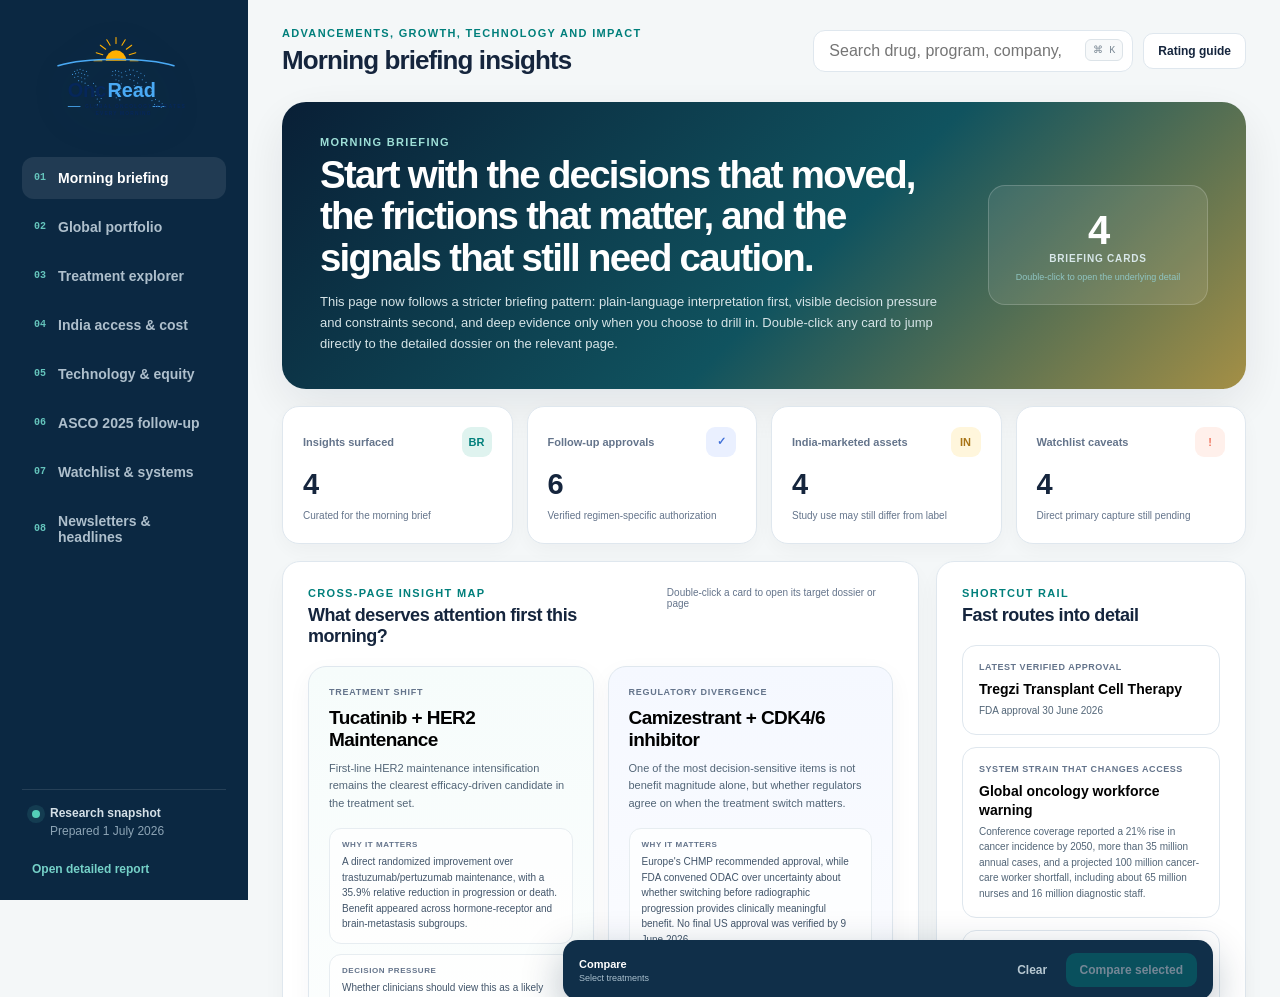
==== commit 4499015d: "Finalize OncRead branding rollout" ====
--- a/dashboard/index.html
+++ b/dashboard/index.html
@@ -5,9 +5,9 @@
   <meta name="viewport" content="width=device-width, initial-scale=1">
   <meta http-equiv="refresh" content="0; url=/">
   <link rel="canonical" href="/">
-  <title>OncTree</title>
+  <title>OncRead</title>
 </head>
 <body>
-  <p>Opening <a href="/">OncTree</a>…</p>
+  <p>Opening <a href="/">OncRead</a>…</p>
 </body>
 </html>
